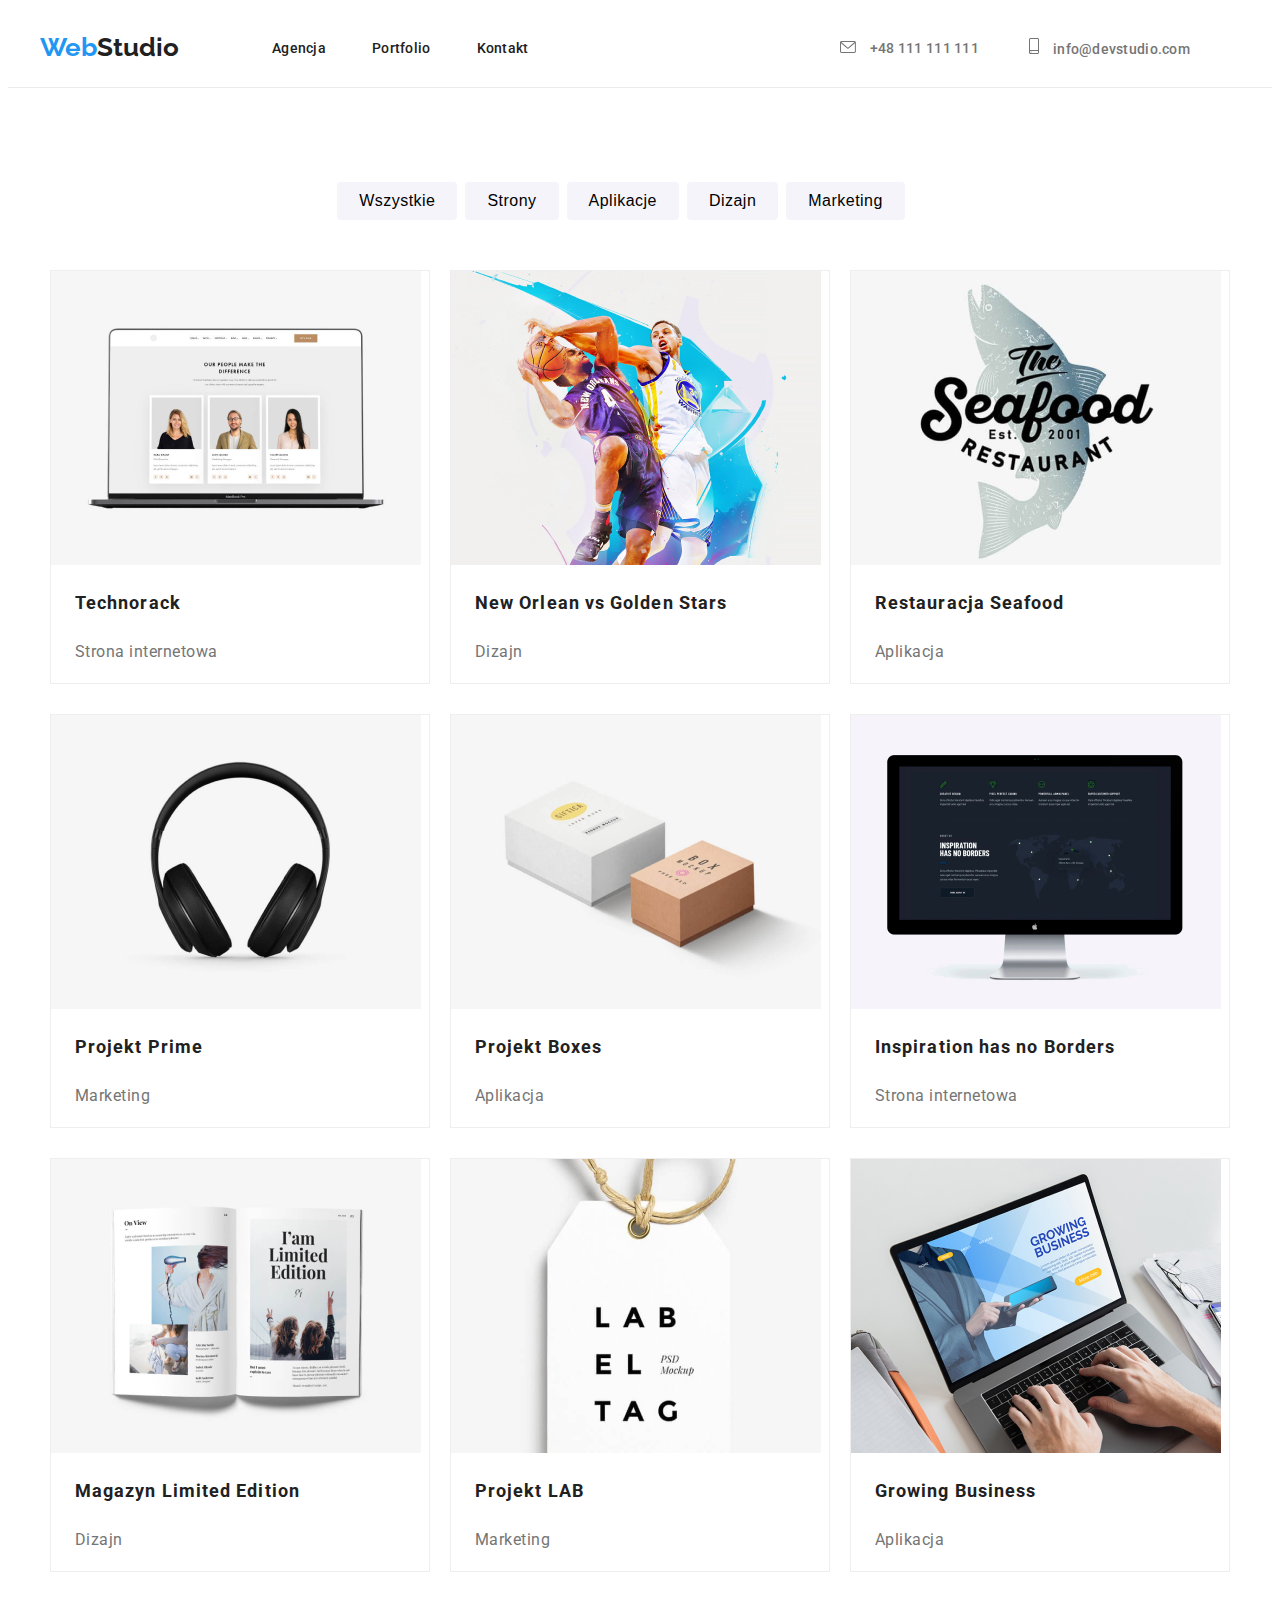
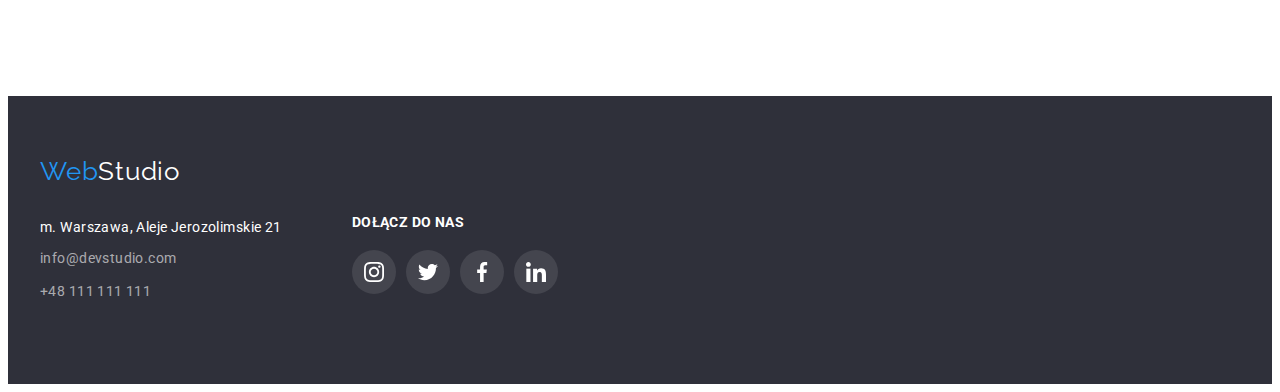
==== portfolio.html @ b2254a2b "Clone of homework 4." ====
<!DOCTYPE html>
<html lang="en">
    <head>
        <meta charset="UTF-8">
        <title>goit-markup-hw-04</title>
        <link rel="stylesheet"
              href="https://cdnjs.cloudflare.com/ajax/libs/modern-normalize/1.1.0/modern-normalize.min.css"
              integrity="sha512-wpPYUAdjBVSE4KJnH1VR1HeZfpl1ub8YT/NKx4PuQ5NmX2tKuGu6U/JRp5y+Y8XG2tV+wKQpNHVUX03MfMFn9Q=="
              crossorigin="anonymous" referrerpolicy="no-referrer"/>
        <link rel="stylesheet" href="css/style.css"/>
        <link rel="preconnect" href="https://fonts.googleapis.com"/>
        <link rel="preconnect" href="https://fonts.gstatic.com" crossorigin/>
        <link href="https://fonts.googleapis.com/css2?family=Raleway:wght@700&family=Roboto:ital,wght@0,400;0,500;0,900;1,700&display=swap"
              rel="stylesheet"/>
    </head>
    <body>
        <header class="header">
            <div class="container">
                <a class="studio-color" href="/goit-markup-hw-04/index.html">
                    <span class="web-color">Web</span>Studio
                </a>
                <nav class="navigation">
                    <ul class="navigation-list list">
                        <li class="navigation-link">
                            <a class="navigation-list-menu link" href="/goit-markup-hw-04/index.html">Agencja</a>
                        </li>
                        <li class="navigation-link">
                            <a class="navigation-list-menu link" href="/goit-markup-hw-04/portfolio.html">Portfolio</a>
                        </li>
                        <li class="navigation-link">
                            <a class="navigation-list-menu link" href="#kontakt">Kontakt</a>
                        </li>
                    </ul>
                </nav>
                <ul class="navigation-data list">
                    <li>
                        <div class="contact-items">
                            <svg class="boxes-icons-data" width="16px" height="12px">
                                <use href="images/icons.svg#icon-envelope">
                                </use>
                            </svg>
                            <a class="contact-data link" href="tel:+48111111111">+48 111 111 111</a>
                        </div>
                    </li>
                    <li>
                        <div class="contact-items">
                            <svg class="boxes-icons-data" width="10px" height="16px">
                                <use href="images/icons.svg#icon-smartphone">
                                </use>
                            </svg>
                            <a class="contact-data link" href="mailto:info@devstudio.com">info@devstudio.com</a>
                        </div>
                    </li>
                </ul>
            </div>
        </header>

        <main class="section">
            <div class="container">
                <ul class="filter list">
                    <li>
                        <button class="modal-btn-filter" type="button">Wszystkie</button>
                    </li>
                    <li>
                        <button class="modal-btn-filter" type="button">Strony</button>
                    </li>
                    <li>
                        <button class="modal-btn-filter" type="button">Aplikacje</button>
                    </li>
                    <li>
                        <button class="modal-btn-filter" type="button">Dizajn</button>
                    </li>
                    <li>
                        <button class="modal-btn-filter" type="button">Marketing</button>
                    </li>
                </ul>
            </div>
            <div class="projects container">
                <ul class="projects-portfolio list">
                    <li class="projects-portfolio-list">
                        <img src="images/Portfolio/technocrack.jpg" alt="Our people"/>
                        <h3 class="projects-portfolio-name">Technorack</h3>
                        <p class="projects-portfolio-name-description">Strona internetowa</p>
                    </li>
                    <li class="projects-portfolio-list">
                        <img src="images/Portfolio/NewOrlean_vs_GoldenStars.jpg" alt="Our people"/>
                        <h3 class="projects-portfolio-name">New Orlean vs Golden Stars</h3>
                        <p class="projects-portfolio-name-description">Dizajn</p>
                    </li>
                    <li class="projects-portfolio-list">
                        <img src="images/Portfolio/restaurant.jpg" alt="Restaurant"/>
                        <h3 class="projects-portfolio-name">Restauracja Seafood</h3>
                        <p class="projects-portfolio-name-description">Aplikacja</p>
                    </li>
                    <li class="projects-portfolio-list">
                        <img src="images/Portfolio/project_pime.jpg" alt="Headphones"/>
                        <h3 class="projects-portfolio-name">Projekt Prime</h3>
                        <p class="projects-portfolio-name-description">Marketing</p>
                    </li>
                    <li class="projects-portfolio-list">
                        <img src="images/Portfolio/project_box.jpg" alt="Boxes"/>
                        <h3 class="projects-portfolio-name">Projekt Boxes</h3>
                        <p class="projects-portfolio-name-description">Aplikacja</p>
                    </li>
                    <li class="projects-portfolio-list">
                        <img src="images/Portfolio/inspiration.jpg" alt="desktop mockup"/>
                        <h3 class="projects-portfolio-name">Inspiration has no Borders</h3>
                        <p class="projects-portfolio-name-description">Strona internetowa</p>
                    </li>
                    <li class="projects-portfolio-list">
                        <img src="images/Portfolio/magazine.jpg" alt="Magazyn Limited Edition"/>
                        <h3 class="projects-portfolio-name">Magazyn Limited Edition</h3>
                        <p class="projects-portfolio-name-description">Dizajn</p>
                    </li>
                    <li class="projects-portfolio-list">
                        <img src="images/Portfolio/project_lab.jpg" alt="Lab project"/>
                        <h3 class="projects-portfolio-name">Projekt LAB</h3>
                        <p class="projects-portfolio-name-description">Marketing</p>
                    </li>
                    <li class="projects-portfolio-list">
                        <img src="images/Portfolio/growing_business.jpg" alt="Work on the desktop"/>
                        <h3 class="projects-portfolio-name">Growing Business</h3>
                        <p class="projects-portfolio-name-description">Aplikacja</p>
                    </li>
                </ul>
            </div>
        </main>
        <!--kontakt-->
        <div id="kontakt"></div>
        <footer class="address-background">
            <div class="container">
                <address class="address-wrapper">
                    <ul class="address-list list">
                        <li class="address-list-item">
                            <a class="studio-color-small" href="/goit-markup-hw-04/index.html">
                                <span class="web-color">Web</span>Studio</a>
                        <li class="address-list-item">
                            <a class="address-list-item" href="https://goo.gl/maps/2o7QPABCCGjatTRK9"
                               target="_blank">m. Warszawa, Aleje Jerozolimskie 21</a>
                        </li>
                        <li class="address-list-item">
                            <a class="address-list-item-data"
                               href="mailto:info@devstudio.com">info@devstudio.com</a>
                        </li>
                        <li class="address-list-item">
                            <a class="address-list-item-data" href="tel:+48111111111">+48 111 111 111</a>
                        </li>
                    </ul>
                    <div class="join-us-wrapper">
                        <p class="join-us">Dołącz do nas</p>
                        <ul class="social-list list">
                            <li class="social-list-item link">
                                <a class="background-icons-footer" href="#">
                                    <svg class="social-icon-footer" width="20px" height="20px">
                                        <use href="images/icons.svg#icon-instagram"></use>
                                    </svg>
                                </a>
                            </li>
                            <li class="social-list-item link">
                                <a class="background-icons-footer" href="#">
                                    <svg class="social-icon-footer" width="20px" height="20px">
                                        <use href="images/icons.svg#icon-twitter">
                                        </use>
                                    </svg>
                                </a>
                            </li>
                            <li class="social-list-item link">
                                <a class="background-icons-footer" href="#">
                                    <svg class="social-icon-footer" width="20px" height="20px">
                                        <use href="images/icons.svg#icon-facebook">
                                        </use>
                                    </svg>
                                </a>
                            </li>
                            <li class="social-list-item link">
                                <a class="background-icons-footer" href="#">
                                    <svg class="social-icon-footer" width="20px" height="20px">
                                        <use href="images/icons.svg#icon-linkedin">
                                        </use>
                                    </svg>
                                </a>
                            </li>
                        </ul>
                    </div>
                </address>
            </div>
        </footer>
    </body>
</html>
---- css/style.css ----
:root {
    --main-font: 'Roboto', sans-serif;
    --secondary-font: 'Raleway', sans-serif;
    --main-color: #212121;
    --secondary-color: #2196F3;
    --third-color: #fff;
    --social-color: #AFB1B8;
}

body {
    font-family: var(--main-font);
    color: var(--main-color);
}

/*Poniżej globalne resetowanie*/

h1, h2, h3, h4, h5, h6 {
    margin: 0;
    padding: 0;
}

ul, ol {
    margin: 0;
    padding: 0;
}

p {
    padding: 0;
}

.list {
    list-style: none;
}

.link {
    text-decoration: none;
}

img {
    display: block;
}

.container {
    width: 1200px;
    padding: 0 15px;
    margin: 0 auto;
}

.section {
    padding-top: 94px;
    padding-bottom: 94px;
}

/* ======COMPONENTS====== */
.modal-btn {
    cursor: pointer;
    background-color: var(--secondary-color);
    width: 200px;
    height: 50px;
    box-shadow: 0 4px 4px rgba(0, 0, 0, 0.15);
    border-radius: 4px;
    color: #FFFFFF;
}

/* ======END COMPONENTS====== */


/* ======HEADER====== */
.header {
    border-bottom: 1px solid #ECECEC;
}

.header .container {
    display: flex;
    align-items: center;
}

.navigation {
    display: flex;
}

.navigation-link:not(:last-child) {
    margin-right: 46px;
}

.navigation-list {
    display: flex;
    align-items: center;
}

.studio-color {
    text-decoration: none;
    font-family: var(--secondary-font);
    font-weight: 700;
    font-size: 26px;
    color: var(--main-color);
}

.studio-color {
    padding-right: 93px;
    padding-top: 24px;
    padding-bottom: 25px;
}

.web-color {
    font-family: var(--secondary-font);
    color: var(--secondary-color);
    padding-bottom: 20px;
}

.navigation-list-menu {
    font-weight: 500;
    font-size: 14px;
    line-height: 1.142;
    letter-spacing: 0.02em;
    color: var(--main-color);
    text-decoration: none;
}

.navigation-list-menu:hover,
.navigation-list-menu:focus {
    color: var(--secondary-color);
}

.navigation-data {
    display: flex;
    align-items: center;
}

.contact-items:hover > * {
    color: var(--secondary-color);
}

.header .navigation-data {
    margin-left: auto;
}

.boxes-icons-data {
    margin-right: 10px;
    color: #757575;
}

.contact-data {
    margin-right: 50px;

}

.contact-data {
    font-weight: 500;
    font-size: 14px;
    line-height: 1.142;
    letter-spacing: 0.02em;
    color: #757575;
    text-decoration: none;
}

.contact-data:hover,
.navigation-list-menu:focus {
    color: var(--secondary-color);
}

/* ======END HEADER====== */

/* ======TEXT BOXES HERO====== */
.banner-background {

    background-image: linear-gradient(
            rgba(47, 48, 58, 0.4),
            rgba(47, 48, 58, 0.4)),
    url("../images/hero-background.jpg");
    background-color: #2F303A;
    padding-top: 200px;
    padding-bottom: 200px;
    background-size: cover;
    background-repeat: no-repeat;
}

.banner-content {
    display: flex;
    flex-direction: column;
    width: 696px;
    margin: 0 auto;
    align-items: center;
}

.main-title {
    height: 120px;
    margin-bottom: 30px;

    font-weight: 900;
    font-size: 44px;
    line-height: 60px;

    text-align: center;
    letter-spacing: 0.06em;
    text-transform: uppercase;

    color: #FFFFFF;
}

.modal-btn {
    width: 200px;
    height: 50px;
    box-shadow: 0 4px 4px rgba(0, 0, 0, 0.15);
    border-radius: 4px;
}

.icon-wrapper {
    display: flex;
    align-items: center;
    justify-content: center;
    background-color: #F5F4FA;
    width: 270px;
    height: 120px;
    margin-bottom: 30px;
}

.boxes-icons {
    color: black;
}

.boxes-text-header {
    font-weight: 700;
    font-size: 14px;
    line-height: 1.142;
    letter-spacing: 0.03em;
    text-transform: uppercase;
}

.boxes-text-header-description {
    font-size: 14px;
    line-height: 1.714;
    letter-spacing: 0.03em;
    color: #757575;
}

/* ======END TEXT BOXES====== */

/* ======ABOUT US====== */
.container .boxes {
    display: flex;
    list-style: none;
}

.boxes {
    margin-bottom: 94px;
}

.secondary-header {
    font-weight: 700;
    font-size: 36px;
    line-height: 1.166;
    text-align: center;
    letter-spacing: 0.03em;
    padding-bottom: 50px;
}

.container .pictures {
    display: flex;
    list-style: none;
}

.picture-item:not(:last-child) {
    margin-right: 30px;
}

/*TEAM*/
.team-background {
    background: #F5F4FA;
}

.container .our-team {
    display: flex;
    list-style: none;
}

.our-team-list {
    box-shadow: 0 1px 3px rgba(0, 0, 0, 0.12), 0 1px 1px rgba(0, 0, 0, 0.14), 0 2px 1px rgba(0, 0, 0, 0.2);
    border-radius: 0 0 4px 4px;
}

.box-background {
    background-color: var(--third-color);
    padding-top: 30px;
}

.our-team-list:not(:last-child) {
    margin-right: 30px;
}

.our-team-list-photo {
    height: 260px;
    width: 270px;
}

.boxes-text-header-name {
    font-weight: 500;
    font-size: 16px;
    line-height: 1.187;
    text-align: center;
    letter-spacing: 0.03em;
}

.boxes-text-header-position {
    line-height: 1.187;
    text-align: center;
    letter-spacing: 0.03em;
    color: #757575;
    margin-bottom: 16px;
}

.social-list {
    display: flex;
    align-items: center;
    justify-content: center;
    padding-bottom: 30px;
}

.social-list-link {
    display: flex;
    width: 44px;
    height: 44px;
    border-radius: 50%;
    align-items: center;
    justify-content: center;
    background-color: var(--third-color);
}

.social-icon {
    color: var(--social-color);
}

.social-icon-footer {
    color: #FFF;
}

.social-list-item {
    margin-right: 10px;
}

.social-list-link:hover > .social-icon {
    color: var(--third-color);
}

.social-list-link:hover,
.social-list-link:focus {
    background-color: var(--secondary-color);
}

/* ======END ABOUT US====== */


/* ======FOOTER====== */
.address-background {
    background-color: #2F303A;
    display: flex;
}

.address-wrapper {
    padding-top: 60px;
    padding-bottom: 60px;
    display: flex;
}

.join-us-wrapper {
    margin-left: 70px;
}

.join-us {
    text-transform: uppercase;
    margin-bottom: 20px;
    padding-top: 44px;
    color: #FFF;
    font-style: normal;
    font-weight: bold;
    font-size: 14px;
    line-height: 16px;
    letter-spacing: 0.03em;
}

.studio-color-small {
    font-family: var(--secondary-font);
    font-size: 26px;
    line-height: 1.192;
    letter-spacing: 0.03em;
    text-decoration: none;
    color: #FFFFFF;
}

.address-list {
    font-style: normal;
}

.address-list li:first-child {
    margin-bottom: 20px;
}

.address-list-item {
    font-size: 14px;
    line-height: 1.6;
    letter-spacing: 0.03em;
    color: #FFFFFF;
    text-decoration: none;
    padding-bottom: 9px;
}

.address-list-item-data {
    font-size: 14px;
    line-height: 1.714;
    text-decoration: none;
    letter-spacing: 0.03em;
    color: #FFFFFF99;
}

.address-list-item-data:hover {
    color: var(--secondary-color);
}

.background-icons-footer {
    display: flex;
    width: 44px;
    height: 44px;
    border-radius: 50%;
    align-items: center;
    justify-content: center;
    background: rgba(255, 255, 255, 0.1);
}

.background-icons-footer:hover,
.background-icons-footer:focus {
    background-color: var(--secondary-color);
}

/* ======END FOOTER======*/

/* ======PORTFOLIO======*/

/*Portfolio navigation without hover*/
.navigation-list-menu-blue-dark {
    font-weight: 500;
    font-size: 14px;
    line-height: 1.142;
    letter-spacing: 0.02em;
    color: var(--main-color);
    text-decoration: none;
}

.navigation-list-menu-blue {
    font-weight: 500;
    font-size: 14px;
    line-height: 1.142;
    letter-spacing: 0.02em;
    color: var(--secondary-color);;
    text-decoration: none;
}

.contact-data-portfolio:hover,
.contact-data-portfolio:focus {
    color: var(--secondary-color);
}

.contact-data-portfolio {
    font-weight: 500;
    font-size: 14px;
    line-height: 1.142;
    letter-spacing: 0.02em;
    color: #757575;
    text-decoration: none;
}

/*End portfolio navigation without hover*/

/*CUSTOMERS*/

.logo {
    display: flex;
    flex-direction: row;
    list-style: none;
    align-items: center;
    justify-content: center;
}

.logo-border {
    display: flex;
    width: 170px;
    height: 92px;
    left: 215px;
    top: 2493px;
    border: 1px solid #AFB1B8;
    box-sizing: border-box;
    border-radius: 4px;
    margin-right: 30px;
    align-items: center;
    justify-content: center;
    color: #AFB1B8;
}

.logo-border:hover > .logo-links {
    color: var(--secondary-color);
    cursor: pointer;
}

.logo-border:hover {
    border-color: var(--secondary-color);
    cursor: pointer;
}


.container .filter {
    display: flex;
    list-style: none;
    justify-content: center;
}

.filter {
    width: 1170px;
}

.filter li {
    padding-right: 8px;
}

.modal-btn-filter {
    background: #F5F4FA;
    border-radius: 4px;
    border: none;
    font-weight: 500;
    font-size: 16px;
    line-height: 1.625;
    text-align: center;
    letter-spacing: 0.03em;
    cursor: pointer;
    padding: 6px 22px;
}

.modal-btn-filter:hover,
.modal-btn-filter:focus {
    background-color: var(--secondary-color);;
    font-weight: 500;
    font-size: 16px;
    line-height: 1.625;
    text-align: center;
    letter-spacing: 0.03em;
    cursor: pointer;
    color: #FFFFFF;
    box-shadow: 0 3px 1px rgba(0, 0, 0, 0.1), 0 1px 2px rgba(0, 0, 0, 0.08), 0 2px 2px rgba(0, 0, 0, 0.12);
}

.projects {
    margin-top: 50px;
}

.projects-portfolio {
    display: grid;
    grid-template-columns: repeat(3, 1fr);
}

.projects-portfolio-list {
    margin: 0 10px 30px;
    border: 1px solid #EEEEEE;
}

.projects-portfolio-list:hover {
    box-shadow: 0 1px 1px rgba(0, 0, 0, 0.12), 0 4px 4px rgba(0, 0, 0, 0.06), 1px 4px 6px rgba(0, 0, 0, 0.16);
}

.projects-portfolio-name {
    font-weight: 700;
    font-size: 18px;
    line-height: 2;
    letter-spacing: 0.06em;
    padding-left: 24px;
    margin-top: 20px;
}

.projects-portfolio-name-description {
    font-size: 16px;
    line-height: 1.875;
    letter-spacing: 0.03em;
    color: #757575;
    padding-left: 24px;
}

/* ======END PORTFOLIO======*/
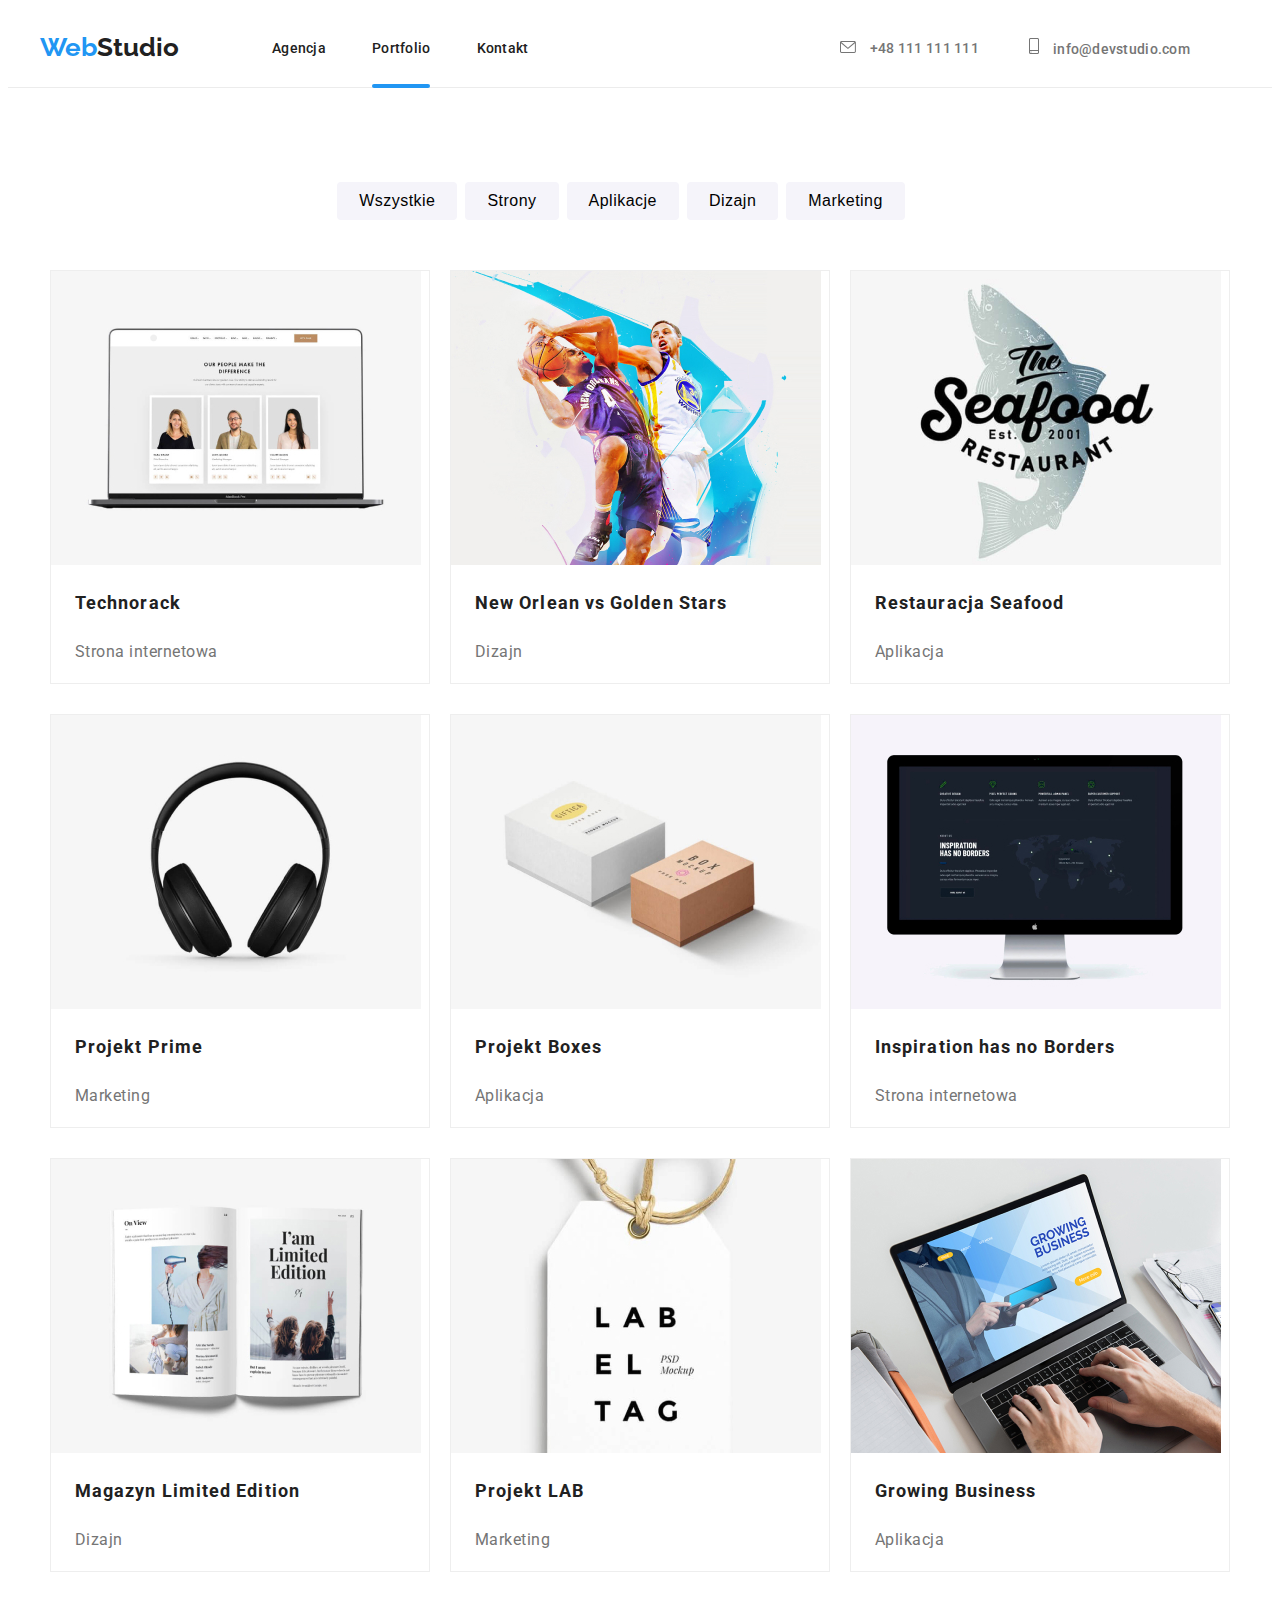
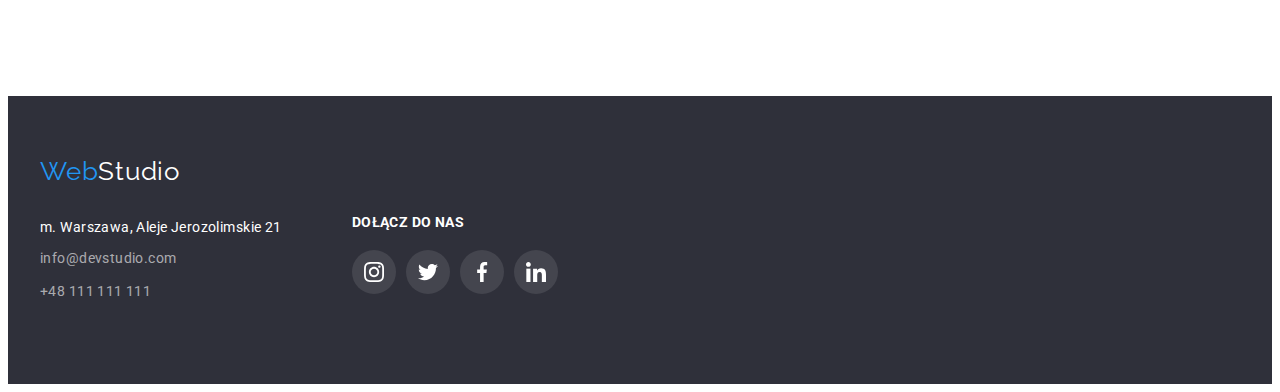
==== commit f44826f1: "Add underline, add transition on navigation and social icon and create backdrop" ====
--- a/portfolio.html
+++ b/portfolio.html
@@ -1,189 +1,195 @@
 <!DOCTYPE html>
 <html lang="en">
-    <head>
-        <meta charset="UTF-8">
-        <title>goit-markup-hw-04</title>
-        <link rel="stylesheet"
-              href="https://cdnjs.cloudflare.com/ajax/libs/modern-normalize/1.1.0/modern-normalize.min.css"
-              integrity="sha512-wpPYUAdjBVSE4KJnH1VR1HeZfpl1ub8YT/NKx4PuQ5NmX2tKuGu6U/JRp5y+Y8XG2tV+wKQpNHVUX03MfMFn9Q=="
-              crossorigin="anonymous" referrerpolicy="no-referrer"/>
-        <link rel="stylesheet" href="css/style.css"/>
-        <link rel="preconnect" href="https://fonts.googleapis.com"/>
-        <link rel="preconnect" href="https://fonts.gstatic.com" crossorigin/>
-        <link href="https://fonts.googleapis.com/css2?family=Raleway:wght@700&family=Roboto:ital,wght@0,400;0,500;0,900;1,700&display=swap"
-              rel="stylesheet"/>
-    </head>
-    <body>
-        <header class="header">
-            <div class="container">
-                <a class="studio-color" href="/goit-markup-hw-04/index.html">
-                    <span class="web-color">Web</span>Studio
-                </a>
-                <nav class="navigation">
-                    <ul class="navigation-list list">
-                        <li class="navigation-link">
-                            <a class="navigation-list-menu link" href="/goit-markup-hw-04/index.html">Agencja</a>
-                        </li>
-                        <li class="navigation-link">
-                            <a class="navigation-list-menu link" href="/goit-markup-hw-04/portfolio.html">Portfolio</a>
-                        </li>
-                        <li class="navigation-link">
-                            <a class="navigation-list-menu link" href="#kontakt">Kontakt</a>
-                        </li>
-                    </ul>
-                </nav>
-                <ul class="navigation-data list">
-                    <li>
-                        <div class="contact-items">
-                            <svg class="boxes-icons-data" width="16px" height="12px">
-                                <use href="images/icons.svg#icon-envelope">
+<head>
+    <meta charset="UTF-8">
+    <title>goit-markup-hw-05</title>
+    <link rel="stylesheet"
+          href="https://cdnjs.cloudflare.com/ajax/libs/modern-normalize/1.1.0/modern-normalize.min.css"
+          integrity="sha512-wpPYUAdjBVSE4KJnH1VR1HeZfpl1ub8YT/NKx4PuQ5NmX2tKuGu6U/JRp5y+Y8XG2tV+wKQpNHVUX03MfMFn9Q=="
+          crossorigin="anonymous" referrerpolicy="no-referrer"/>
+    <link rel="stylesheet" href="css/style.css"/>
+    <link rel="preconnect" href="https://fonts.googleapis.com"/>
+    <link rel="preconnect" href="https://fonts.gstatic.com" crossorigin/>
+    <link href="https://fonts.googleapis.com/css2?family=Raleway:wght@700&family=Roboto:ital,wght@0,400;0,500;0,900;1,700&display=swap"
+          rel="stylesheet"/>
+    <link rel="stylesheet"
+          href="https://cdnjs.cloudflare.com/ajax/libs/animate.css/4.1.1/animate.min.css"/>
+</head>
+<body>
+<header class="header">
+    <div class="container">
+        <a class="studio-color" href="/goit-markup-hw-05/index.html">
+            <span class="web-color">Web</span>Studio
+        </a>
+        <nav class="navigation">
+            <ul class="navigation-list list">
+                <li class="navigation-link">
+                    <a class="navigation-list-menu link effects-transition"
+                       href="/goit-markup-hw-05/index.html">Agencja</a>
+                </li>
+                <li class="navigation-link portfolio-underline">
+                    <a class="navigation-list-menu link effects-transition" href="/goit-markup-hw-05/portfolio.html">Portfolio</a>
+                </li>
+                <li class="navigation-link ">
+                    <a class="navigation-list-menu link effects-transition" href="#kontakt">Kontakt</a>
+                </li>
+            </ul>
+        </nav>
+        <ul class="navigation-data list">
+            <li>
+                <div class="contact-items">
+                    <svg class="boxes-icons-data" width="16px" height="12px">
+                        <use href="images/icons.svg#icon-envelope">
+                        </use>
+                    </svg>
+                    <a class="contact-data link" href="tel:+48111111111">+48 111 111 111</a>
+                </div>
+            </li>
+            <li>
+                <div class="contact-items">
+                    <svg class="boxes-icons-data" width="10px" height="16px">
+                        <use href="images/icons.svg#icon-smartphone">
+                        </use>
+                    </svg>
+                    <a class="contact-data link" href="mailto:info@devstudio.com">info@devstudio.com</a>
+                </div>
+            </li>
+        </ul>
+    </div>
+</header>
+
+
+<main class="section">
+    <div class="container">
+        <ul class="filter list">
+            <li>
+                <button class="modal-btn-filter" type="button">Wszystkie</button>
+            </li>
+            <li>
+                <button class="modal-btn-filter" type="button">Strony</button>
+            </li>
+            <li>
+                <button class="modal-btn-filter" type="button">Aplikacje</button>
+            </li>
+            <li>
+                <button class="modal-btn-filter" type="button">Dizajn</button>
+            </li>
+            <li>
+                <button class="modal-btn-filter" type="button">Marketing</button>
+            </li>
+        </ul>
+    </div>
+    <div class="projects container">
+        <ul class="projects-portfolio list">
+            <li class="projects-portfolio-list">
+                <img src="images/Portfolio/technocrack.jpg" alt="Our people"/>
+                <h3 class="projects-portfolio-name">Technorack</h3>
+                <p class="projects-portfolio-name-description">Strona internetowa</p>
+
+            </li>
+            <li class="projects-portfolio-list">
+                <img src="images/Portfolio/NewOrlean_vs_GoldenStars.jpg" alt="Our people"/>
+                <h3 class="projects-portfolio-name">New Orlean vs Golden Stars</h3>
+                <p class="projects-portfolio-name-description">Dizajn</p>
+            </li>
+            <li class="projects-portfolio-list">
+                <img src="images/Portfolio/restaurant.jpg" alt="Restaurant"/>
+                <h3 class="projects-portfolio-name">Restauracja Seafood</h3>
+                <p class="projects-portfolio-name-description">Aplikacja</p>
+            </li>
+            <li class="projects-portfolio-list">
+                <img src="images/Portfolio/project_pime.jpg" alt="Headphones"/>
+                <h3 class="projects-portfolio-name">Projekt Prime</h3>
+                <p class="projects-portfolio-name-description">Marketing</p>
+            </li>
+            <li class="projects-portfolio-list">
+                <img src="images/Portfolio/project_box.jpg" alt="Boxes"/>
+                <h3 class="projects-portfolio-name">Projekt Boxes</h3>
+                <p class="projects-portfolio-name-description">Aplikacja</p>
+            </li>
+            <li class="projects-portfolio-list">
+                <img src="images/Portfolio/inspiration.jpg" alt="desktop mockup"/>
+                <h3 class="projects-portfolio-name">Inspiration has no Borders</h3>
+                <p class="projects-portfolio-name-description">Strona internetowa</p>
+            </li>
+            <li class="projects-portfolio-list">
+                <img src="images/Portfolio/magazine.jpg" alt="Magazyn Limited Edition"/>
+                <h3 class="projects-portfolio-name">Magazyn Limited Edition</h3>
+                <p class="projects-portfolio-name-description">Dizajn</p>
+            </li>
+            <li class="projects-portfolio-list">
+                <img src="images/Portfolio/project_lab.jpg" alt="Lab project"/>
+                <h3 class="projects-portfolio-name">Projekt LAB</h3>
+                <p class="projects-portfolio-name-description">Marketing</p>
+            </li>
+            <li class="projects-portfolio-list">
+                <img src="images/Portfolio/growing_business.jpg" alt="Work on the desktop"/>
+                <h3 class="projects-portfolio-name">Growing Business</h3>
+                <p class="projects-portfolio-name-description">Aplikacja</p>
+            </li>
+        </ul>
+    </div>
+</main>
+
+<div id="kontakt"></div>
+<footer class="address-background">
+    <div class="container">
+        <address class="address-wrapper">
+            <ul class="address-list list">
+                <li class="address-list-item">
+                    <a class="studio-color-small" href="/goit-markup-hw-05/index.html">
+                        <span class="web-color">Web</span>Studio</a>
+                <li class="address-list-item">
+                    <a class="address-list-item" href="https://goo.gl/maps/2o7QPABCCGjatTRK9"
+                       target="_blank">m. Warszawa, Aleje Jerozolimskie 21</a>
+                </li>
+                <li class="address-list-item">
+                    <a class="address-list-item-data effects-transition"
+                       href="mailto:info@devstudio.com">info@devstudio.com</a>
+                </li>
+                <li class="address-list-item">
+                    <a class="address-list-item-data effects-transition" href="tel:+48111111111">+48 111 111 111</a>
+                </li>
+            </ul>
+            <div class="join-us-wrapper">
+                <p class="join-us">Dołącz do nas</p>
+                <ul class="social-list list">
+                    <li class="social-list-item link">
+                        <a class="background-icons-footer" href="#">
+                            <svg class="social-icon-footer" width="20px" height="20px">
+                                <use href="images/icons.svg#icon-instagram"></use>
+                            </svg>
+                        </a>
+                    </li>
+                    <li class="social-list-item link">
+                        <a class="background-icons-footer" href="#">
+                            <svg class="social-icon-footer" width="20px" height="20px">
+                                <use href="images/icons.svg#icon-twitter">
                                 </use>
                             </svg>
-                            <a class="contact-data link" href="tel:+48111111111">+48 111 111 111</a>
-                        </div>
+                        </a>
                     </li>
-                    <li>
-                        <div class="contact-items">
-                            <svg class="boxes-icons-data" width="10px" height="16px">
-                                <use href="images/icons.svg#icon-smartphone">
+                    <li class="social-list-item link">
+                        <a class="background-icons-footer" href="#">
+                            <svg class="social-icon-footer" width="20px" height="20px">
+                                <use href="images/icons.svg#icon-facebook">
                                 </use>
                             </svg>
-                            <a class="contact-data link" href="mailto:info@devstudio.com">info@devstudio.com</a>
-                        </div>
+                        </a>
+                    </li>
+                    <li class="social-list-item link">
+                        <a class="background-icons-footer" href="#">
+                            <svg class="social-icon-footer" width="20px" height="20px">
+                                <use href="images/icons.svg#icon-linkedin">
+                                </use>
+                            </svg>
+                        </a>
                     </li>
                 </ul>
             </div>
-        </header>
+        </address>
+    </div>
+</footer>
+</body>
+</html>
 
-        <main class="section">
-            <div class="container">
-                <ul class="filter list">
-                    <li>
-                        <button class="modal-btn-filter" type="button">Wszystkie</button>
-                    </li>
-                    <li>
-                        <button class="modal-btn-filter" type="button">Strony</button>
-                    </li>
-                    <li>
-                        <button class="modal-btn-filter" type="button">Aplikacje</button>
-                    </li>
-                    <li>
-                        <button class="modal-btn-filter" type="button">Dizajn</button>
-                    </li>
-                    <li>
-                        <button class="modal-btn-filter" type="button">Marketing</button>
-                    </li>
-                </ul>
-            </div>
-            <div class="projects container">
-                <ul class="projects-portfolio list">
-                    <li class="projects-portfolio-list">
-                        <img src="images/Portfolio/technocrack.jpg" alt="Our people"/>
-                        <h3 class="projects-portfolio-name">Technorack</h3>
-                        <p class="projects-portfolio-name-description">Strona internetowa</p>
-                    </li>
-                    <li class="projects-portfolio-list">
-                        <img src="images/Portfolio/NewOrlean_vs_GoldenStars.jpg" alt="Our people"/>
-                        <h3 class="projects-portfolio-name">New Orlean vs Golden Stars</h3>
-                        <p class="projects-portfolio-name-description">Dizajn</p>
-                    </li>
-                    <li class="projects-portfolio-list">
-                        <img src="images/Portfolio/restaurant.jpg" alt="Restaurant"/>
-                        <h3 class="projects-portfolio-name">Restauracja Seafood</h3>
-                        <p class="projects-portfolio-name-description">Aplikacja</p>
-                    </li>
-                    <li class="projects-portfolio-list">
-                        <img src="images/Portfolio/project_pime.jpg" alt="Headphones"/>
-                        <h3 class="projects-portfolio-name">Projekt Prime</h3>
-                        <p class="projects-portfolio-name-description">Marketing</p>
-                    </li>
-                    <li class="projects-portfolio-list">
-                        <img src="images/Portfolio/project_box.jpg" alt="Boxes"/>
-                        <h3 class="projects-portfolio-name">Projekt Boxes</h3>
-                        <p class="projects-portfolio-name-description">Aplikacja</p>
-                    </li>
-                    <li class="projects-portfolio-list">
-                        <img src="images/Portfolio/inspiration.jpg" alt="desktop mockup"/>
-                        <h3 class="projects-portfolio-name">Inspiration has no Borders</h3>
-                        <p class="projects-portfolio-name-description">Strona internetowa</p>
-                    </li>
-                    <li class="projects-portfolio-list">
-                        <img src="images/Portfolio/magazine.jpg" alt="Magazyn Limited Edition"/>
-                        <h3 class="projects-portfolio-name">Magazyn Limited Edition</h3>
-                        <p class="projects-portfolio-name-description">Dizajn</p>
-                    </li>
-                    <li class="projects-portfolio-list">
-                        <img src="images/Portfolio/project_lab.jpg" alt="Lab project"/>
-                        <h3 class="projects-portfolio-name">Projekt LAB</h3>
-                        <p class="projects-portfolio-name-description">Marketing</p>
-                    </li>
-                    <li class="projects-portfolio-list">
-                        <img src="images/Portfolio/growing_business.jpg" alt="Work on the desktop"/>
-                        <h3 class="projects-portfolio-name">Growing Business</h3>
-                        <p class="projects-portfolio-name-description">Aplikacja</p>
-                    </li>
-                </ul>
-            </div>
-        </main>
-        <!--kontakt-->
-        <div id="kontakt"></div>
-        <footer class="address-background">
-            <div class="container">
-                <address class="address-wrapper">
-                    <ul class="address-list list">
-                        <li class="address-list-item">
-                            <a class="studio-color-small" href="/goit-markup-hw-04/index.html">
-                                <span class="web-color">Web</span>Studio</a>
-                        <li class="address-list-item">
-                            <a class="address-list-item" href="https://goo.gl/maps/2o7QPABCCGjatTRK9"
-                               target="_blank">m. Warszawa, Aleje Jerozolimskie 21</a>
-                        </li>
-                        <li class="address-list-item">
-                            <a class="address-list-item-data"
-                               href="mailto:info@devstudio.com">info@devstudio.com</a>
-                        </li>
-                        <li class="address-list-item">
-                            <a class="address-list-item-data" href="tel:+48111111111">+48 111 111 111</a>
-                        </li>
-                    </ul>
-                    <div class="join-us-wrapper">
-                        <p class="join-us">Dołącz do nas</p>
-                        <ul class="social-list list">
-                            <li class="social-list-item link">
-                                <a class="background-icons-footer" href="#">
-                                    <svg class="social-icon-footer" width="20px" height="20px">
-                                        <use href="images/icons.svg#icon-instagram"></use>
-                                    </svg>
-                                </a>
-                            </li>
-                            <li class="social-list-item link">
-                                <a class="background-icons-footer" href="#">
-                                    <svg class="social-icon-footer" width="20px" height="20px">
-                                        <use href="images/icons.svg#icon-twitter">
-                                        </use>
-                                    </svg>
-                                </a>
-                            </li>
-                            <li class="social-list-item link">
-                                <a class="background-icons-footer" href="#">
-                                    <svg class="social-icon-footer" width="20px" height="20px">
-                                        <use href="images/icons.svg#icon-facebook">
-                                        </use>
-                                    </svg>
-                                </a>
-                            </li>
-                            <li class="social-list-item link">
-                                <a class="background-icons-footer" href="#">
-                                    <svg class="social-icon-footer" width="20px" height="20px">
-                                        <use href="images/icons.svg#icon-linkedin">
-                                        </use>
-                                    </svg>
-                                </a>
-                            </li>
-                        </ul>
-                    </div>
-                </address>
-            </div>
-        </footer>
-    </body>
-</html>--- a/css/style.css
+++ b/css/style.css
@@ -62,6 +62,13 @@
     color: #FFFFFF;
 }
 
+.effects-transition:hover,
+.effects-transition:focus {
+    transition-property: color;
+    transition-duration: 2500ms;
+    transition-timing-function: cubic-bezier(0.4, 0, 0.2, 1);
+}
+
 /* ======END COMPONENTS====== */
 
 
@@ -86,8 +93,38 @@
 .navigation-list {
     display: flex;
     align-items: center;
-}
-
+    position: relative;
+}
+
+.agencja-underline::after {
+    position: absolute;
+    display: block;
+    content: "";
+    width: 53px;
+    height: 4px;
+    top: 46px;
+    background-image: url(../images/underline53px.svg);
+}
+
+.portfolio-underline::after {
+    position: absolute;
+    display: block;
+    content: "";
+    width: 58px;
+    height: 4px;
+    top: 46px;
+    background-image: url(../images/underline58px.svg);
+}
+
+/*.kontakt-underline::after{*/
+/*    position:absolute;*/
+/*    display: block;*/
+/*    content:"";*/
+
+/*    height: 4px;*/
+/*    top: 46px;*/
+/*    background-image: url(../images/underline53px.svg);*/
+/*}*/
 .studio-color {
     text-decoration: none;
     font-family: var(--secondary-font);
@@ -264,6 +301,25 @@
     margin-right: 30px;
 }
 
+.thumb {
+    position: relative;
+    overflow: hidden;
+}
+
+.thumb > .label {
+    position: absolute;
+    width: 370px;
+    height: 70px;
+    top: 224px;
+    margin: 0;
+    background: rgba(47, 48, 58, 0.8);
+
+    color: #FFFFFF;
+    letter-spacing: 0.03em;
+    text-align: center;
+    padding-top: 27px;
+}
+
 /*TEAM*/
 .team-background {
     background: #F5F4FA;
@@ -345,6 +401,9 @@
 .social-list-link:hover,
 .social-list-link:focus {
     background-color: var(--secondary-color);
+    transition-property: background-color;
+    transition-duration: 2500ms;
+    transition-timing-function: cubic-bezier(0.4, 0, 0.2, 1);
 }
 
 /* ======END ABOUT US====== */
@@ -429,6 +488,9 @@
 .background-icons-footer:hover,
 .background-icons-footer:focus {
     background-color: var(--secondary-color);
+    transition-property: background-color;
+    transition-duration: 2500ms;
+    transition-timing-function: cubic-bezier(0.4, 0, 0.2, 1);
 }
 
 /* ======END FOOTER======*/
@@ -498,13 +560,13 @@
 .logo-border:hover > .logo-links {
     color: var(--secondary-color);
     cursor: pointer;
+
 }
 
 .logo-border:hover {
     border-color: var(--secondary-color);
     cursor: pointer;
 }
-
 
 .container .filter {
     display: flex;
@@ -581,4 +643,42 @@
     padding-left: 24px;
 }
 
-/* ======END PORTFOLIO======*/+/* ======END PORTFOLIO======*/
+
+/*====BACKDROP====*/
+.backdrop {
+    position: fixed;
+    background-color: rgba(0, 0, 0, 0.2);
+    left: 0;
+    top: 0;
+    width: 100%;
+    height: 100%;
+}
+
+.modal {
+    position: absolute;
+    top: 50%;
+    left: 50%;
+    transform: translate(-50%, -50%);
+    width: 528px;
+    min-height: 581px;
+    background-color: #FFFFFF;
+}
+
+.is-hidden {
+    opacity: 0;
+    visibility: hidden;
+    pointer-events: none;
+}
+
+.close-btn {
+    position: absolute;
+    top: 8px;
+    right: 8px;
+    width: 30px;
+    height: 30px;
+    background-color: #FFFFFF;
+    border: 1px solid rgba(0, 0, 0, 0.1);
+    border-radius: 50%;
+    cursor: pointer;
+}